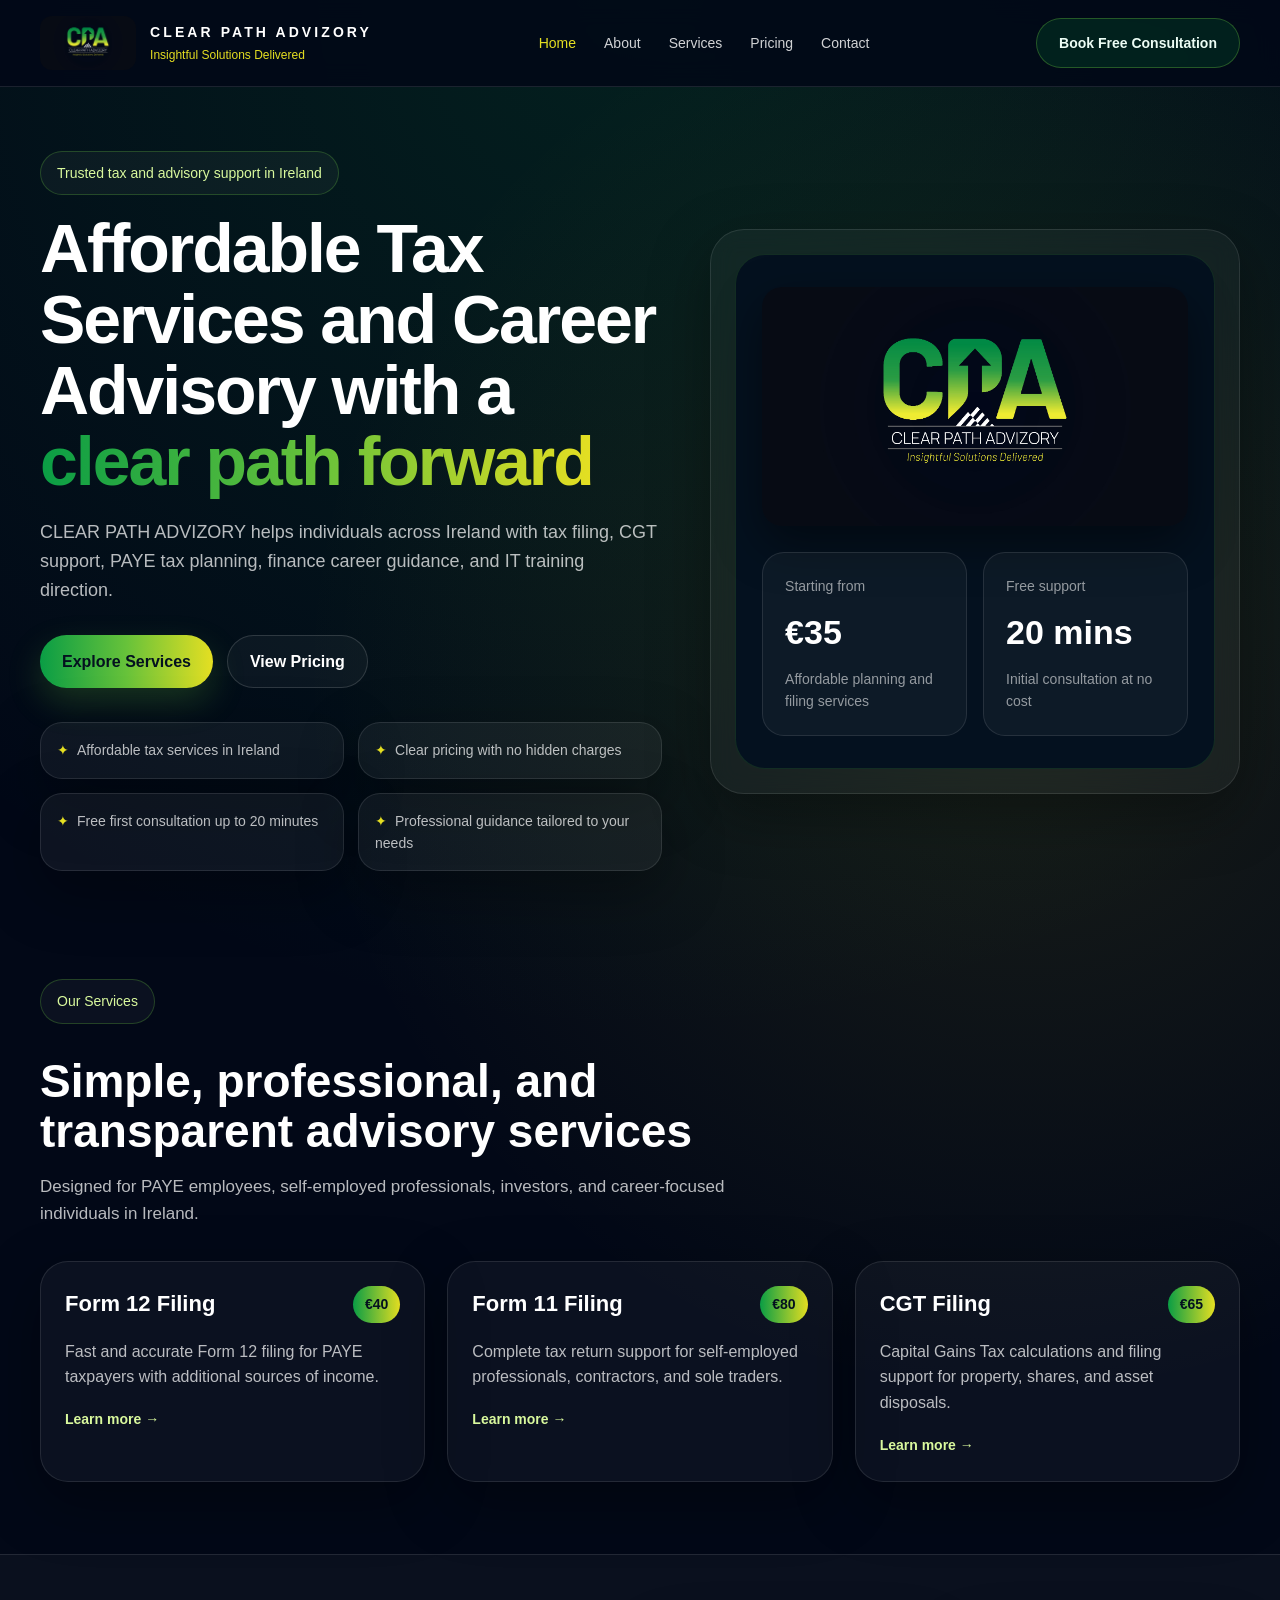
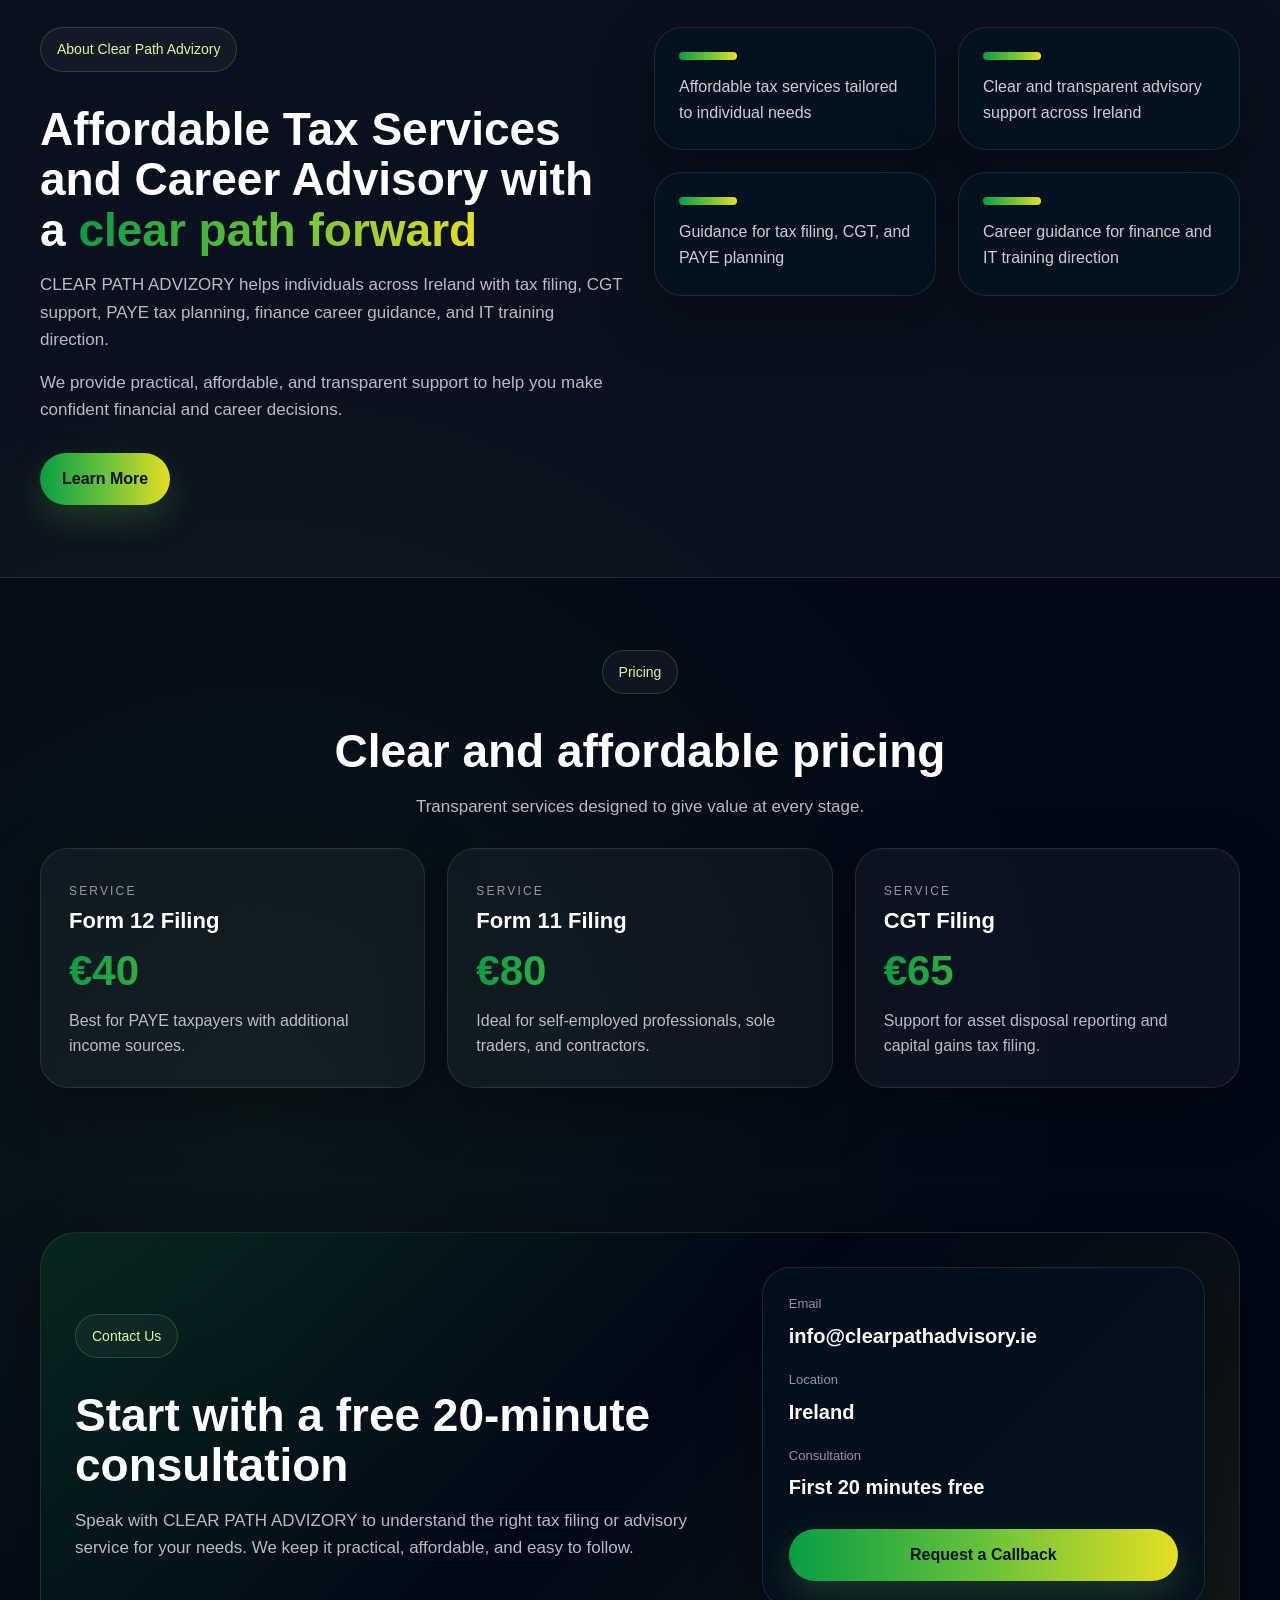
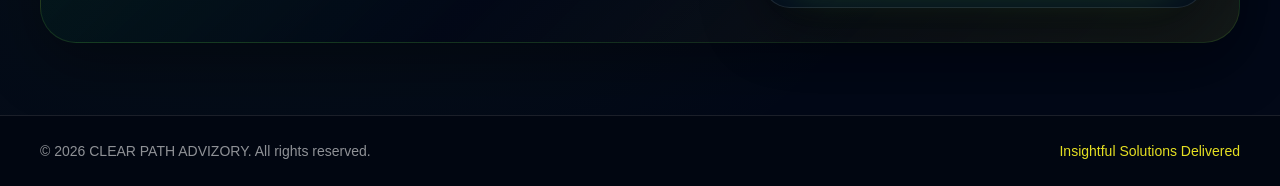
==== index.html @ c7e65730 "Add files via upload" ====
<!DOCTYPE html>
<html lang="en">
<head>
  <meta charset="UTF-8" />
  <meta name="viewport" content="width=device-width, initial-scale=1.0" />
  <title>CLEAR PATH ADVIZORY | Tax Services in Ireland</title>
  <meta name="description" content="Affordable tax services in Ireland including Form 12, Form 11, CGT filing, PAYE tax planning, finance career guidance, and free initial consultation." />
  <link rel="stylesheet" href="style.css" />
</head>
<body>

<header class="site-header">
  <div class="container header-inner">
    <div class="brand">
      <a href="index.html"><img id="logo" src="logo.jpeg" alt="CLEAR PATH ADVIZORY logo"></a>
      <div class="brand-text">
        <h1>CLEAR PATH ADVIZORY</h1>
        <p>Insightful Solutions Delivered</p>
      </div>
    </div>

    <button class="menu-toggle" aria-label="Toggle menu" onclick="toggleMenu()">Menu</button>

    <nav id="siteNav" class="nav">
      <a class="active" href="index.html">Home</a>
<a class="" href="about.html">About</a>
<a class="" href="services.html">Services</a>
<a class="" href="pricing.html">Pricing</a>
<a class="" href="contact.html">Contact</a>
    </nav>

    <a class="cta-btn" href="contact.html">Book Free Consultation</a>
  </div>
</header>


<main>
  <section class="hero">
    <div class="container hero-grid">
      <div>
        <div class="eyebrow">Trusted tax and advisory support in Ireland</div>
        <h2>
          Affordable Tax Services and Career Advisory with a
          <span class="gradient-text">clear path forward</span>
        </h2>
        <p>
          CLEAR PATH ADVIZORY helps individuals across Ireland with tax filing, CGT support,
          PAYE tax planning, finance career guidance, and IT training direction.
        </p>

        <div class="hero-actions">
          <a class="primary-btn" href="services.html">Explore Services</a>
          <a class="secondary-btn" href="pricing.html">View Pricing</a>
        </div>

        <div class="highlights">
          <div class="highlight"><span>✦</span>Affordable tax services in Ireland</div>
          <div class="highlight"><span>✦</span>Clear pricing with no hidden charges</div>
          <div class="highlight"><span>✦</span>Free first consultation up to 20 minutes</div>
          <div class="highlight"><span>✦</span>Professional guidance tailored to your needs</div>
        </div>
      </div>

      <div class="logo-card">
        <div class="logo-inner">
          <img class="hero-logo" src="logo.jpeg" alt="CLEAR PATH ADVIZORY logo" />
          <div class="stats">
            <div class="stat">
              <small>Starting from</small>
              <strong>€35</strong>
              <p>Affordable planning and filing services</p>
            </div>
            <div class="stat">
              <small>Free support</small>
              <strong>20 mins</strong>
              <p>Initial consultation at no cost</p>
            </div>
          </div>
        </div>
      </div>
    </div>
  </section>

  <section id="services">
    <div class="container">
      <div class="section-header">
        <div class="label">Our Services</div>
        <h3>Simple, professional, and transparent advisory services</h3>
        <p>Designed for PAYE employees, self-employed professionals, investors, and career-focused individuals in Ireland.</p>
      </div>

      <div class="services-grid">
        <article class="service-card">
          <div class="service-head"><h4>Form 12 Filing</h4><div class="price-tag">€40</div></div>
          <p>Fast and accurate Form 12 filing for PAYE taxpayers with additional sources of income.</p>
          <a class="service-link" href="services.html">Learn more →</a>
        </article>
        <article class="service-card">
          <div class="service-head"><h4>Form 11 Filing</h4><div class="price-tag">€80</div></div>
          <p>Complete tax return support for self-employed professionals, contractors, and sole traders.</p>
          <a class="service-link" href="services.html">Learn more →</a>
        </article>
        <article class="service-card">
          <div class="service-head"><h4>CGT Filing</h4><div class="price-tag">€65</div></div>
          <p>Capital Gains Tax calculations and filing support for property, shares, and asset disposals.</p>
          <a class="service-link" href="services.html">Learn more →</a>
        </article>
      </div>
    </div>
  </section>

  <section id="about" class="about-wrap">
    <div class="container about-grid">
      <div class="about-copy">
        <div class="label">About Clear Path Advizory</div>
        <h3>Affordable Tax Services and Career Advisory with a <span class="gradient-text">clear path forward</span></h3>
        <p>CLEAR PATH ADVIZORY helps individuals across Ireland with tax filing, CGT support, PAYE tax planning, finance career guidance, and IT training direction.</p>
        <p>We provide practical, affordable, and transparent support to help you make confident financial and career decisions.</p>
        <div class="hero-actions">
          <a class="primary-btn" href="about.html">Learn More</a>
        </div>
      </div>

      <div class="about-points">
        <div class="about-card"><div class="bar"></div><p>Affordable tax services tailored to individual needs</p></div>
        <div class="about-card"><div class="bar"></div><p>Clear and transparent advisory support across Ireland</p></div>
        <div class="about-card"><div class="bar"></div><p>Guidance for tax filing, CGT, and PAYE planning</p></div>
        <div class="about-card"><div class="bar"></div><p>Career guidance for finance and IT training direction</p></div>
      </div>
    </div>
  </section>

  <section id="pricing">
    <div class="container">
      <div class="pricing-top">
        <div class="label">Pricing</div>
        <h3>Clear and affordable pricing</h3>
        <p>Transparent services designed to give value at every stage.</p>
      </div>

      <div class="pricing-main">
        <div class="price-card">
          <small>Service</small>
          <h4>Form 12 Filing</h4>
          <div class="big">€40</div>
          <p>Best for PAYE taxpayers with additional income sources.</p>
        </div>
        <div class="price-card">
          <small>Service</small>
          <h4>Form 11 Filing</h4>
          <div class="big">€80</div>
          <p>Ideal for self-employed professionals, sole traders, and contractors.</p>
        </div>
        <div class="price-card">
          <small>Service</small>
          <h4>CGT Filing</h4>
          <div class="big">€65</div>
          <p>Support for asset disposal reporting and capital gains tax filing.</p>
        </div>
      </div>
    </div>
  </section>

  <section id="contact">
    <div class="container contact-shell">
      <div class="contact-grid">
        <div class="contact-copy">
          <div class="label">Contact Us</div>
          <h3>Start with a free 20-minute consultation</h3>
          <p>Speak with CLEAR PATH ADVIZORY to understand the right tax filing or advisory service for your needs. We keep it practical, affordable, and easy to follow.</p>
        </div>

        <div class="contact-card">
          <div class="contact-item"><small>Email</small><strong>info@clearpathadvisory.ie</strong></div>
          <div class="contact-item"><small>Location</small><strong>Ireland</strong></div>
          <div class="contact-item"><small>Consultation</small><strong>First 20 minutes free</strong></div>
          <a class="primary-btn" style="width:100%; margin-top: 8px;" href="mailto:info@clearpathadvisory.ie">Request a Callback</a>
        </div>
      </div>
    </div>
  </section>
</main>


<footer class="footer">
  <div class="container footer-inner">
    <div>© 2026 CLEAR PATH ADVIZORY. All rights reserved.</div>
    <div class="tagline">Insightful Solutions Delivered</div>
  </div>
</footer>

  <script src="script.js"></script>
</body>
</html>
---- style.css ----
:root {
  --bg: #020817;
  --bg-soft: #04111f;
  --panel: rgba(255, 255, 255, 0.05);
  --panel-strong: rgba(255, 255, 255, 0.08);
  --border: rgba(255, 255, 255, 0.1);
  --text: #ffffff;
  --muted: rgba(255, 255, 255, 0.72);
  --muted-soft: rgba(255, 255, 255, 0.56);
  --green: #0a9d45;
  --lime: #67c23a;
  --yellow: #e5df22;
  --shadow: 0 20px 60px rgba(0, 0, 0, 0.35);
  --radius: 28px;
  --max: 1200px;
}

* { box-sizing: border-box; }
html { scroll-behavior: smooth; }
body {
  margin: 0;
  font-family: Arial, Helvetica, sans-serif;
  color: var(--text);
  background:
    radial-gradient(circle at top, rgba(10,157,69,0.16), transparent 30%),
    radial-gradient(circle at 80% 20%, rgba(229,223,34,0.10), transparent 25%),
    radial-gradient(circle at 20% 80%, rgba(103,194,58,0.08), transparent 28%),
    var(--bg);
  line-height: 1.6;
}
a { color: inherit; text-decoration: none; }
img { max-width: 100%; display: block; }

.container {
  width: min(var(--max), calc(100% - 32px));
  margin: 0 auto;
}

#logo {
  height: 54px;
  width: auto;
  border-radius: 12px;
  display: block;
}

.site-header {
  position: sticky;
  top: 0;
  z-index: 1000;
  backdrop-filter: blur(12px);
  background: rgba(2, 8, 23, 0.84);
  border-bottom: 1px solid var(--border);
}
.header-inner {
  display: flex;
  align-items: center;
  justify-content: space-between;
  gap: 20px;
  padding: 16px 0;
}
.brand {
  display: flex;
  align-items: center;
  gap: 14px;
  min-width: 0;
}
.brand-badge {
  width: 54px;
  height: 54px;
  border-radius: 18px;
  display: grid;
  place-items: center;
  font-weight: 900;
  font-size: 20px;
  color: var(--bg);
  background: linear-gradient(135deg, var(--green), var(--lime), var(--yellow));
  box-shadow: 0 10px 30px rgba(103, 194, 58, 0.25);
  flex-shrink: 0;
}
.brand-text h1 {
  margin: 0;
  font-size: 14px;
  letter-spacing: 0.22em;
  font-weight: 700;
  white-space: nowrap;
}
.brand-text p {
  margin: 3px 0 0;
  color: var(--yellow);
  font-size: 12px;
}
.nav {
  display: flex;
  align-items: center;
  gap: 28px;
}
.nav a {
  color: rgba(255,255,255,0.82);
  font-size: 14px;
  transition: color 0.2s ease;
}
.nav a:hover,
.nav a.active { color: var(--yellow); }

.cta-btn, .primary-btn, .secondary-btn {
  display: inline-flex;
  align-items: center;
  justify-content: center;
  border-radius: 999px;
  padding: 13px 22px;
  font-weight: 700;
  transition: transform 0.2s ease, border-color 0.2s ease, background 0.2s ease;
}
.cta-btn {
  border: 1px solid rgba(103,194,58,0.35);
  background: rgba(10,157,69,0.16);
  color: #ecfdf5;
  font-size: 14px;
  white-space: nowrap;
}
.cta-btn:hover, .primary-btn:hover, .secondary-btn:hover {
  transform: translateY(-1px);
}
.primary-btn {
  background: linear-gradient(90deg, var(--green), var(--lime), var(--yellow));
  color: var(--bg-soft);
  box-shadow: 0 14px 34px rgba(103, 194, 58, 0.22);
}
.secondary-btn {
  border: 1px solid rgba(255,255,255,0.14);
  background: rgba(255,255,255,0.04);
  color: var(--text);
}

.hero, .page-hero {
  padding: 64px 0 36px;
}
.hero-grid {
  display: grid;
  grid-template-columns: 1.08fr 0.92fr;
  gap: 48px;
  align-items: center;
}
.eyebrow, .page-eyebrow, .label {
  display: inline-flex;
  align-items: center;
  padding: 10px 16px;
  border-radius: 999px;
  border: 1px solid rgba(103,194,58,0.28);
  background: rgba(255,255,255,0.04);
  color: #d9f99d;
  font-size: 14px;
  margin-bottom: 18px;
}
.hero h2, .page-hero h2 {
  margin: 0;
  font-size: clamp(40px, 6vw, 68px);
  line-height: 1.04;
  font-weight: 900;
  letter-spacing: -0.03em;
  max-width: 860px;
}
.gradient-text {
  background: linear-gradient(90deg, var(--green), var(--lime), var(--yellow));
  -webkit-background-clip: text;
  background-clip: text;
  color: transparent;
}
.hero p, .page-hero p {
  max-width: 760px;
  margin: 22px 0 0;
  color: var(--muted);
  font-size: 18px;
}
.hero-actions {
  display: flex;
  flex-wrap: wrap;
  gap: 14px;
  margin-top: 30px;
}
.highlights {
  display: grid;
  grid-template-columns: repeat(2, minmax(0, 1fr));
  gap: 14px;
  margin-top: 34px;
}
.highlight {
  padding: 16px;
  border: 1px solid var(--border);
  border-radius: 22px;
  background: rgba(255,255,255,0.05);
  color: var(--muted);
  box-shadow: var(--shadow);
  font-size: 14px;
}
.highlight span { color: var(--yellow); margin-right: 8px; }

.logo-card {
  border-radius: 34px;
  border: 1px solid var(--border);
  background: rgba(255,255,255,0.04);
  padding: 24px;
  box-shadow: var(--shadow);
  backdrop-filter: blur(12px);
}
.logo-inner {
  border-radius: 30px;
  border: 1px solid rgba(103,194,58,0.16);
  background: var(--bg-soft);
  padding: 32px 26px;
  text-align: center;
}
.hero-logo {
  width: 100%;
  max-width: 520px;
  border-radius: 20px;
  display: block;
  margin: 0 auto 26px;
  box-shadow: 0 18px 48px rgba(0,0,0,0.45);
}
.stats {
  display: grid;
  grid-template-columns: repeat(2, minmax(0, 1fr));
  gap: 16px;
}
.stat {
  padding: 22px;
  border-radius: 22px;
  border: 1px solid var(--border);
  background: rgba(255,255,255,0.04);
  text-align: left;
}
.stat small {
  display: block;
  color: var(--muted-soft);
  font-size: 14px;
  margin-bottom: 8px;
}
.stat strong {
  display: block;
  font-size: 34px;
  font-weight: 800;
}
.stat p {
  margin: 8px 0 0;
  color: var(--muted-soft);
  font-size: 14px;
}

section { padding: 72px 0; }

.section-header {
  max-width: 760px;
  margin-bottom: 34px;
}
.section-header h3, .about-copy h3, .pricing-top h3, .contact-copy h3 {
  margin: 14px 0 0;
  font-size: clamp(30px, 4vw, 46px);
  line-height: 1.1;
}
.section-header p, .about-copy p, .pricing-top p, .contact-copy p {
  margin: 16px 0 0;
  color: var(--muted);
  font-size: 17px;
}

.services-grid, .pricing-main, .pricing-secondary, .contact-grid, .info-grid, .about-points {
  display: grid;
  gap: 22px;
}
.services-grid, .pricing-main, .pricing-secondary {
  grid-template-columns: repeat(3, minmax(0, 1fr));
}
.info-grid, .about-points {
  grid-template-columns: repeat(2, minmax(0, 1fr));
}

.service-card, .about-card, .price-card, .contact-card, .info-card, .content-card {
  border: 1px solid var(--border);
  border-radius: var(--radius);
  background: rgba(255,255,255,0.04);
  box-shadow: var(--shadow);
}
.service-card {
  padding: 24px;
  transition: transform 0.25s ease, border-color 0.25s ease, background 0.25s ease;
}
.service-card:hover {
  transform: translateY(-4px);
  border-color: rgba(103,194,58,0.36);
  background: rgba(255,255,255,0.06);
}
.service-head {
  display: flex;
  justify-content: space-between;
  gap: 14px;
  align-items: flex-start;
}
.service-head h4, .price-card h4, .info-card h4, .content-card h4 {
  margin: 0;
  font-size: 22px;
}
.price-tag {
  flex-shrink: 0;
  padding: 7px 12px;
  border-radius: 999px;
  background: linear-gradient(90deg, var(--green), var(--yellow));
  color: var(--bg-soft);
  font-weight: 800;
  font-size: 14px;
}
.service-card p, .price-card p, .info-card p, .contact-card p, .content-card p, .content-card li {
  color: var(--muted);
  margin: 16px 0 0;
}
.service-link {
  display: inline-block;
  margin-top: 18px;
  color: #d9f99d;
  font-weight: 700;
  font-size: 14px;
}

.about-wrap, .band {
  background: rgba(255,255,255,0.03);
  border-top: 1px solid var(--border);
  border-bottom: 1px solid var(--border);
}
.about-grid {
  display: grid;
  grid-template-columns: 1fr 1fr;
  gap: 28px;
  align-items: start;
}
.about-card, .info-card, .content-card {
  padding: 24px;
  background: var(--bg-soft);
}
.about-card .bar, .content-card .bar {
  width: 58px;
  height: 8px;
  border-radius: 999px;
  background: linear-gradient(90deg, var(--green), var(--lime), var(--yellow));
  margin-bottom: 14px;
}
.about-card p {
  margin: 0;
  color: rgba(255,255,255,0.8);
}

.pricing-top {
  text-align: center;
  max-width: 720px;
  margin: 0 auto 28px;
}
.price-card {
  padding: 28px;
  background: rgba(255,255,255,0.04);
}
.price-card small {
  text-transform: uppercase;
  letter-spacing: 0.18em;
  color: var(--muted-soft);
  font-size: 12px;
}
.price-card .big {
  margin-top: 12px;
  font-size: 42px;
  font-weight: 900;
  line-height: 1;
  background: linear-gradient(90deg, var(--green), var(--lime), var(--yellow));
  -webkit-background-clip: text;
  background-clip: text;
  color: transparent;
}

.contact-shell {
  border: 1px solid rgba(103,194,58,0.18);
  border-radius: 36px;
  padding: 34px;
  background: linear-gradient(135deg, rgba(10,157,69,0.14), rgba(2,8,23,0.95), rgba(229,223,34,0.08));
  box-shadow: var(--shadow);
}
.contact-grid {
  grid-template-columns: 1.2fr 0.8fr;
  align-items: center;
}
.contact-card {
  padding: 26px;
  background: rgba(4, 17, 31, 0.88);
}
.contact-item { margin-bottom: 18px; }
.contact-item small {
  display: block;
  color: var(--muted-soft);
  font-size: 13px;
  margin-bottom: 5px;
}
.contact-item strong {
  font-size: 20px;
  font-weight: 700;
}

.breadcrumbs {
  color: var(--muted-soft);
  font-size: 14px;
  margin-bottom: 14px;
}

.footer {
  border-top: 1px solid var(--border);
  background: #010611;
  padding: 24px 0;
}
.footer-inner {
  display: flex;
  justify-content: space-between;
  gap: 18px;
  color: var(--muted-soft);
  font-size: 14px;
}
.footer-inner .tagline { color: var(--yellow); }

.menu-toggle {
  display: none;
  background: transparent;
  border: 1px solid var(--border);
  color: var(--text);
  padding: 10px 14px;
  border-radius: 14px;
  font-weight: 700;
  cursor: pointer;
}
.checklist {
  margin: 14px 0 0;
  padding-left: 18px;
}
.checklist li { margin: 8px 0; }

@media (max-width: 1024px) {
  .hero-grid, .about-grid, .contact-grid, .services-grid, .pricing-main, .pricing-secondary {
    grid-template-columns: 1fr 1fr;
  }
  .hero-grid > :first-child,
  .about-copy,
  .contact-copy {
    grid-column: span 2;
  }
}

@media (max-width: 760px) {
  .container { width: min(var(--max), calc(100% - 24px)); }
  .header-inner { flex-wrap: wrap; }
  .menu-toggle { display: inline-flex; }
  .nav {
    display: none;
    width: 100%;
    flex-direction: column;
    align-items: flex-start;
    gap: 14px;
    padding-top: 8px;
  }
  .nav.open { display: flex; }
  .cta-btn { order: 3; width: 100%; }

  .hero, .page-hero, section { padding: 54px 0; }
  .hero-grid, .services-grid, .about-grid, .about-points, .pricing-main, .pricing-secondary,
  .contact-grid, .highlights, .stats, .info-grid {
    grid-template-columns: 1fr;
  }
  .hero-grid > :first-child,
  .about-copy,
  .contact-copy {
    grid-column: auto;
  }
  .brand-text h1 {
    white-space: normal;
    letter-spacing: 0.14em;
  }
  .contact-shell { padding: 22px; }
  .footer-inner {
    flex-direction: column;
    align-items: flex-start;
  }
}
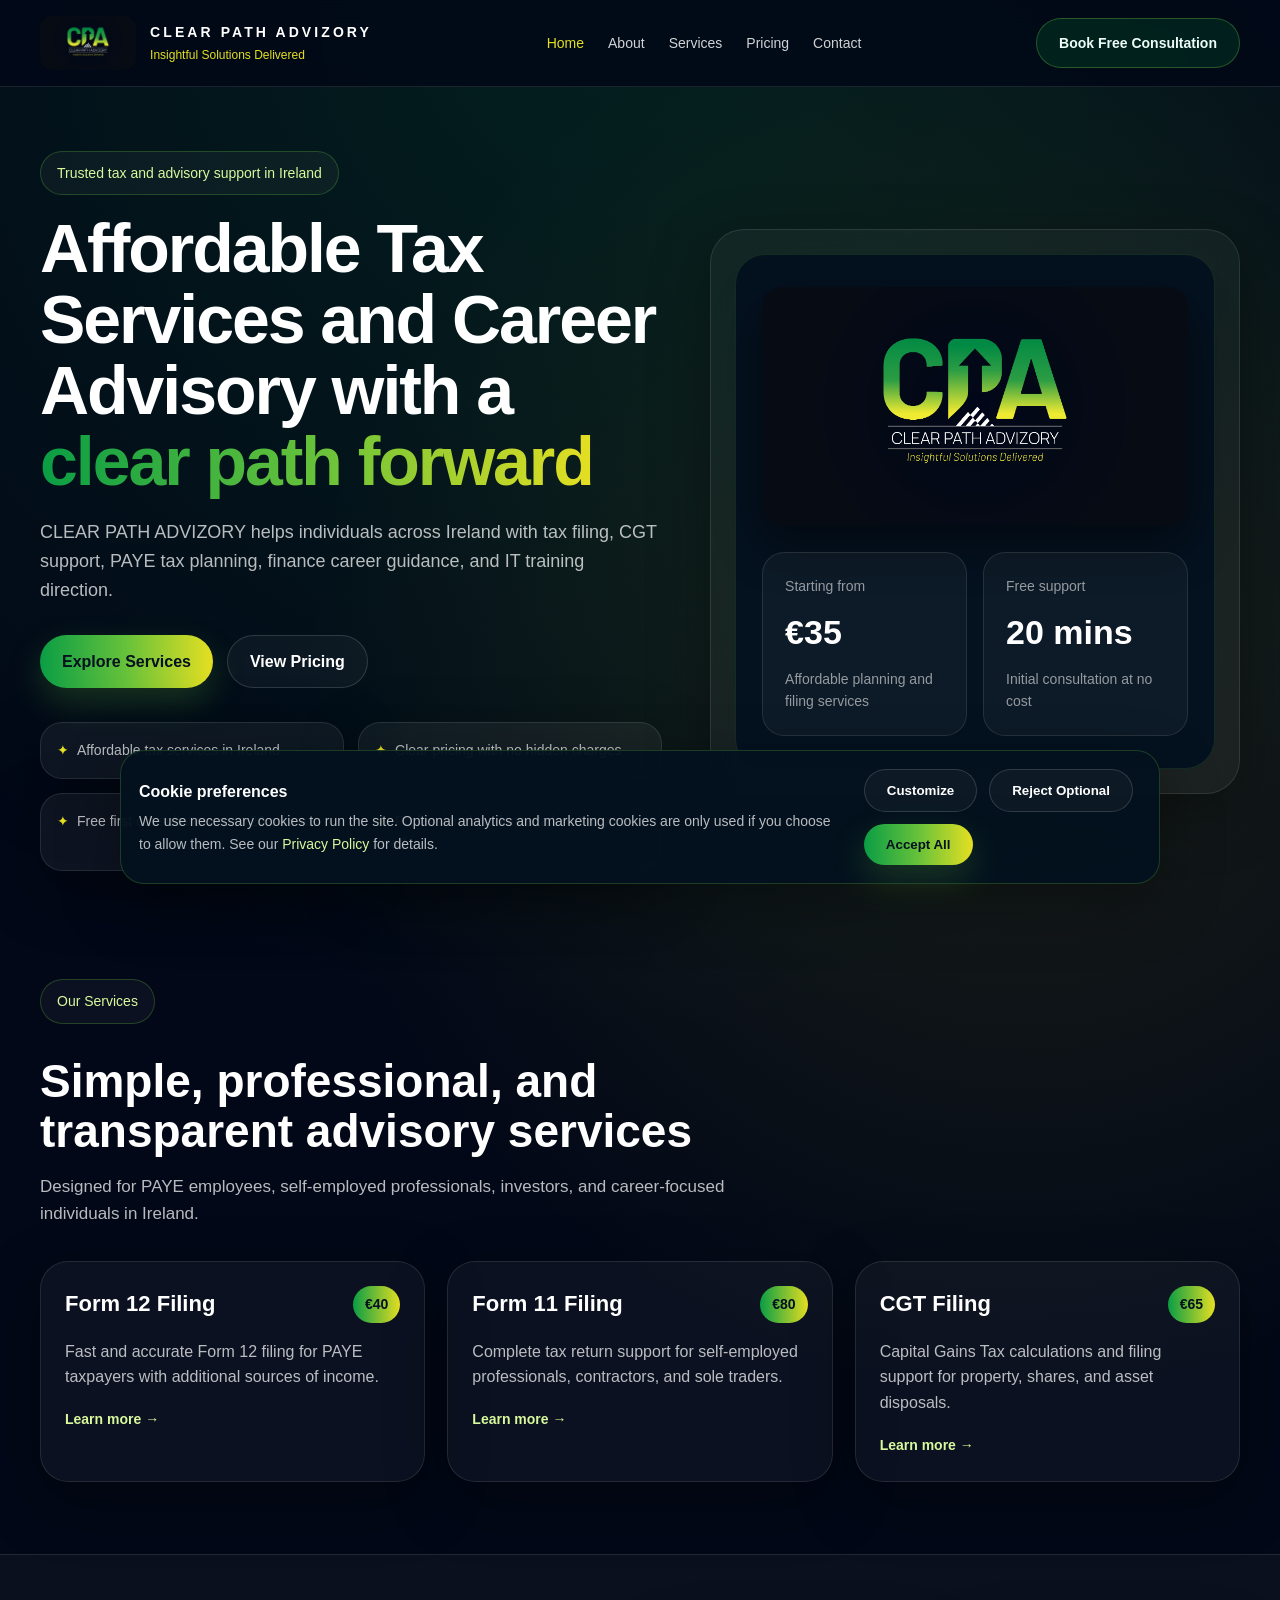
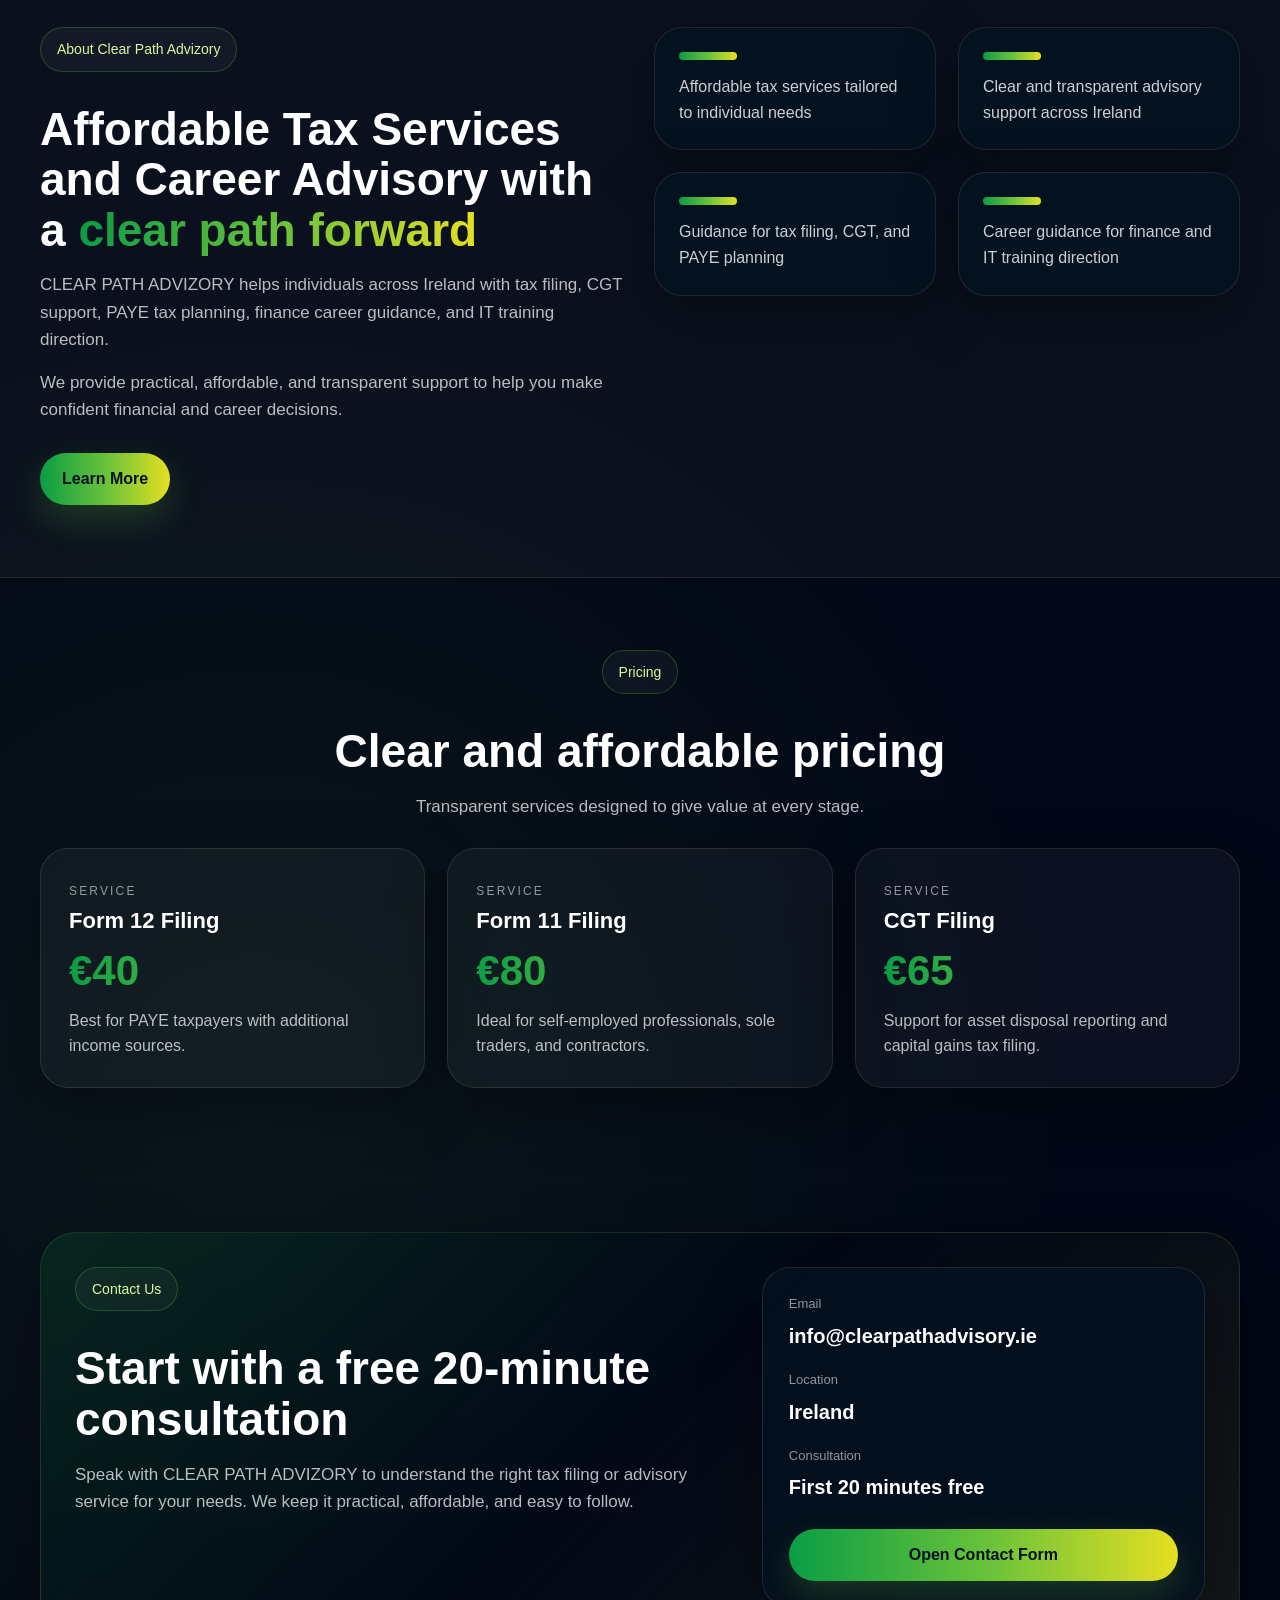
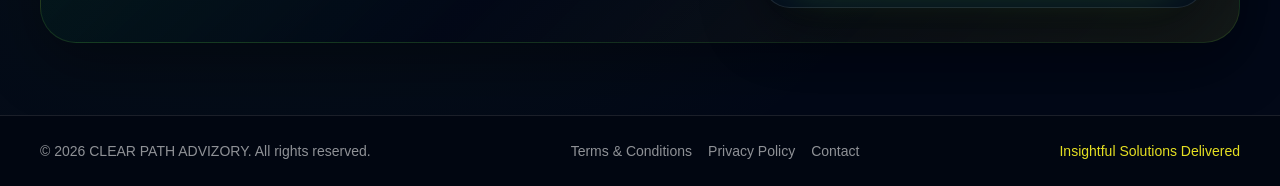
==== commit b0c24d6d: "Legal website added terms and conditions" ====
--- a/index.html
+++ b/index.html
@@ -1,194 +1,25 @@
-<!DOCTYPE html>
-<html lang="en">
-<head>
-  <meta charset="UTF-8" />
-  <meta name="viewport" content="width=device-width, initial-scale=1.0" />
-  <title>CLEAR PATH ADVIZORY | Tax Services in Ireland</title>
-  <meta name="description" content="Affordable tax services in Ireland including Form 12, Form 11, CGT filing, PAYE tax planning, finance career guidance, and free initial consultation." />
-  <link rel="stylesheet" href="style.css" />
-</head>
-<body>
-
-<header class="site-header">
-  <div class="container header-inner">
-    <div class="brand">
-      <a href="index.html"><img id="logo" src="logo.jpeg" alt="CLEAR PATH ADVIZORY logo"></a>
-      <div class="brand-text">
-        <h1>CLEAR PATH ADVIZORY</h1>
-        <p>Insightful Solutions Delivered</p>
-      </div>
-    </div>
-
-    <button class="menu-toggle" aria-label="Toggle menu" onclick="toggleMenu()">Menu</button>
-
-    <nav id="siteNav" class="nav">
-      <a class="active" href="index.html">Home</a>
+<!DOCTYPE html><html lang="en"><head><meta charset="UTF-8" /><meta name="viewport" content="width=device-width, initial-scale=1.0" /><title>CLEAR PATH ADVIZORY | Tax Services in Ireland</title><meta name="description" content="Affordable tax services in Ireland including Form 12, Form 11, CGT filing, PAYE tax planning, finance career guidance, and free initial consultation." /><link rel="stylesheet" href="style.css" /></head><body><header class="site-header"><div class="container header-inner"><div class="brand"><a href="index.html"><img id="logo" src="logo.jpeg" alt="CLEAR PATH ADVIZORY logo"></a><div class="brand-text"><h1>CLEAR PATH ADVIZORY</h1><p>Insightful Solutions Delivered</p></div></div><button class="menu-toggle" aria-label="Toggle menu" onclick="toggleMenu()">Menu</button><nav id="siteNav" class="nav"><a class="active" href="index.html">Home</a>
 <a class="" href="about.html">About</a>
 <a class="" href="services.html">Services</a>
 <a class="" href="pricing.html">Pricing</a>
-<a class="" href="contact.html">Contact</a>
-    </nav>
-
-    <a class="cta-btn" href="contact.html">Book Free Consultation</a>
+<a class="" href="contact.html">Contact</a></nav><a class="cta-btn" href="contact.html">Book Free Consultation</a></div></header><main><section class="hero"><div class="container hero-grid"><div><div class="eyebrow">Trusted tax and advisory support in Ireland</div><h2>Affordable Tax Services and Career Advisory with a <span class="gradient-text">clear path forward</span></h2><p>CLEAR PATH ADVIZORY helps individuals across Ireland with tax filing, CGT support, PAYE tax planning, finance career guidance, and IT training direction.</p><div class="hero-actions"><a class="primary-btn" href="services.html">Explore Services</a><a class="secondary-btn" href="pricing.html">View Pricing</a></div><div class="highlights"><div class="highlight"><span>✦</span>Affordable tax services in Ireland</div><div class="highlight"><span>✦</span>Clear pricing with no hidden charges</div><div class="highlight"><span>✦</span>Free first consultation up to 20 minutes</div><div class="highlight"><span>✦</span>Professional guidance tailored to your needs</div></div></div><div class="logo-card"><div class="logo-inner"><img class="hero-logo" src="logo.jpeg" alt="CLEAR PATH ADVIZORY logo" /><div class="stats"><div class="stat"><small>Starting from</small><strong>€35</strong><p>Affordable planning and filing services</p></div><div class="stat"><small>Free support</small><strong>20 mins</strong><p>Initial consultation at no cost</p></div></div></div></div></div></section><section><div class="container"><div class="section-header"><div class="label">Our Services</div><h3>Simple, professional, and transparent advisory services</h3><p>Designed for PAYE employees, self-employed professionals, investors, and career-focused individuals in Ireland.</p></div><div class="services-grid"><article class="service-card"><div class="service-head"><h4>Form 12 Filing</h4><div class="price-tag">€40</div></div><p>Fast and accurate Form 12 filing for PAYE taxpayers with additional sources of income.</p><a class="service-link" href="services.html">Learn more →</a></article><article class="service-card"><div class="service-head"><h4>Form 11 Filing</h4><div class="price-tag">€80</div></div><p>Complete tax return support for self-employed professionals, contractors, and sole traders.</p><a class="service-link" href="services.html">Learn more →</a></article><article class="service-card"><div class="service-head"><h4>CGT Filing</h4><div class="price-tag">€65</div></div><p>Capital Gains Tax calculations and filing support for property, shares, and asset disposals.</p><a class="service-link" href="services.html">Learn more →</a></article></div></div></section><section class="about-wrap"><div class="container about-grid"><div class="about-copy"><div class="label">About Clear Path Advizory</div><h3>Affordable Tax Services and Career Advisory with a <span class="gradient-text">clear path forward</span></h3><p>CLEAR PATH ADVIZORY helps individuals across Ireland with tax filing, CGT support, PAYE tax planning, finance career guidance, and IT training direction.</p><p>We provide practical, affordable, and transparent support to help you make confident financial and career decisions.</p><div class="hero-actions"><a class="primary-btn" href="about.html">Learn More</a></div></div><div class="about-points"><div class="about-card"><div class="bar"></div><p>Affordable tax services tailored to individual needs</p></div><div class="about-card"><div class="bar"></div><p>Clear and transparent advisory support across Ireland</p></div><div class="about-card"><div class="bar"></div><p>Guidance for tax filing, CGT, and PAYE planning</p></div><div class="about-card"><div class="bar"></div><p>Career guidance for finance and IT training direction</p></div></div></div></section><section><div class="container"><div class="pricing-top"><div class="label">Pricing</div><h3>Clear and affordable pricing</h3><p>Transparent services designed to give value at every stage.</p></div><div class="pricing-main"><div class="price-card"><small>Service</small><h4>Form 12 Filing</h4><div class="big">€40</div><p>Best for PAYE taxpayers with additional income sources.</p></div><div class="price-card"><small>Service</small><h4>Form 11 Filing</h4><div class="big">€80</div><p>Ideal for self-employed professionals, sole traders, and contractors.</p></div><div class="price-card"><small>Service</small><h4>CGT Filing</h4><div class="big">€65</div><p>Support for asset disposal reporting and capital gains tax filing.</p></div></div></div></section><section><div class="container contact-shell"><div class="contact-grid"><div class="contact-copy"><div class="label">Contact Us</div><h3>Start with a free 20-minute consultation</h3><p>Speak with CLEAR PATH ADVIZORY to understand the right tax filing or advisory service for your needs. We keep it practical, affordable, and easy to follow.</p></div><div class="contact-card"><div class="contact-item"><small>Email</small><strong>info@clearpathadvisory.ie</strong></div><div class="contact-item"><small>Location</small><strong>Ireland</strong></div><div class="contact-item"><small>Consultation</small><strong>First 20 minutes free</strong></div><a class="primary-btn" style="width:100%; margin-top: 8px;" href="contact.html">Open Contact Form</a></div></div></div></section></main><footer class="footer"><div class="container footer-inner"><div>© 2026 CLEAR PATH ADVIZORY. All rights reserved.</div><div class="footer-links"><a href="terms.html">Terms & Conditions</a><a href="privacy.html">Privacy Policy</a><a href="contact.html">Contact</a></div><div class="tagline">Insightful Solutions Delivered</div></div></footer>
+<div id="cookieBanner" class="cookie-banner" role="dialog" aria-live="polite" aria-label="Cookie preferences">
+  <div class="cookie-inner">
+    <div class="cookie-copy">
+      <strong>Cookie preferences</strong>
+      <p>We use necessary cookies to run the site. Optional analytics and marketing cookies are only used if you choose to allow them. See our <a href="privacy.html" style="color:#d9f99d;">Privacy Policy</a> for details.</p>
+    </div>
+    <div class="cookie-actions">
+      <button class="secondary-btn" type="button" onclick="toggleCookieSettings()">Customize</button>
+      <button class="secondary-btn" type="button" onclick="rejectOptionalCookies()">Reject Optional</button>
+      <button class="primary-btn" type="button" onclick="acceptAllCookies()">Accept All</button>
+    </div>
   </div>
-</header>
-
-
-<main>
-  <section class="hero">
-    <div class="container hero-grid">
-      <div>
-        <div class="eyebrow">Trusted tax and advisory support in Ireland</div>
-        <h2>
-          Affordable Tax Services and Career Advisory with a
-          <span class="gradient-text">clear path forward</span>
-        </h2>
-        <p>
-          CLEAR PATH ADVIZORY helps individuals across Ireland with tax filing, CGT support,
-          PAYE tax planning, finance career guidance, and IT training direction.
-        </p>
-
-        <div class="hero-actions">
-          <a class="primary-btn" href="services.html">Explore Services</a>
-          <a class="secondary-btn" href="pricing.html">View Pricing</a>
-        </div>
-
-        <div class="highlights">
-          <div class="highlight"><span>✦</span>Affordable tax services in Ireland</div>
-          <div class="highlight"><span>✦</span>Clear pricing with no hidden charges</div>
-          <div class="highlight"><span>✦</span>Free first consultation up to 20 minutes</div>
-          <div class="highlight"><span>✦</span>Professional guidance tailored to your needs</div>
-        </div>
-      </div>
-
-      <div class="logo-card">
-        <div class="logo-inner">
-          <img class="hero-logo" src="logo.jpeg" alt="CLEAR PATH ADVIZORY logo" />
-          <div class="stats">
-            <div class="stat">
-              <small>Starting from</small>
-              <strong>€35</strong>
-              <p>Affordable planning and filing services</p>
-            </div>
-            <div class="stat">
-              <small>Free support</small>
-              <strong>20 mins</strong>
-              <p>Initial consultation at no cost</p>
-            </div>
-          </div>
-        </div>
-      </div>
-    </div>
-  </section>
-
-  <section id="services">
-    <div class="container">
-      <div class="section-header">
-        <div class="label">Our Services</div>
-        <h3>Simple, professional, and transparent advisory services</h3>
-        <p>Designed for PAYE employees, self-employed professionals, investors, and career-focused individuals in Ireland.</p>
-      </div>
-
-      <div class="services-grid">
-        <article class="service-card">
-          <div class="service-head"><h4>Form 12 Filing</h4><div class="price-tag">€40</div></div>
-          <p>Fast and accurate Form 12 filing for PAYE taxpayers with additional sources of income.</p>
-          <a class="service-link" href="services.html">Learn more →</a>
-        </article>
-        <article class="service-card">
-          <div class="service-head"><h4>Form 11 Filing</h4><div class="price-tag">€80</div></div>
-          <p>Complete tax return support for self-employed professionals, contractors, and sole traders.</p>
-          <a class="service-link" href="services.html">Learn more →</a>
-        </article>
-        <article class="service-card">
-          <div class="service-head"><h4>CGT Filing</h4><div class="price-tag">€65</div></div>
-          <p>Capital Gains Tax calculations and filing support for property, shares, and asset disposals.</p>
-          <a class="service-link" href="services.html">Learn more →</a>
-        </article>
-      </div>
-    </div>
-  </section>
-
-  <section id="about" class="about-wrap">
-    <div class="container about-grid">
-      <div class="about-copy">
-        <div class="label">About Clear Path Advizory</div>
-        <h3>Affordable Tax Services and Career Advisory with a <span class="gradient-text">clear path forward</span></h3>
-        <p>CLEAR PATH ADVIZORY helps individuals across Ireland with tax filing, CGT support, PAYE tax planning, finance career guidance, and IT training direction.</p>
-        <p>We provide practical, affordable, and transparent support to help you make confident financial and career decisions.</p>
-        <div class="hero-actions">
-          <a class="primary-btn" href="about.html">Learn More</a>
-        </div>
-      </div>
-
-      <div class="about-points">
-        <div class="about-card"><div class="bar"></div><p>Affordable tax services tailored to individual needs</p></div>
-        <div class="about-card"><div class="bar"></div><p>Clear and transparent advisory support across Ireland</p></div>
-        <div class="about-card"><div class="bar"></div><p>Guidance for tax filing, CGT, and PAYE planning</p></div>
-        <div class="about-card"><div class="bar"></div><p>Career guidance for finance and IT training direction</p></div>
-      </div>
-    </div>
-  </section>
-
-  <section id="pricing">
-    <div class="container">
-      <div class="pricing-top">
-        <div class="label">Pricing</div>
-        <h3>Clear and affordable pricing</h3>
-        <p>Transparent services designed to give value at every stage.</p>
-      </div>
-
-      <div class="pricing-main">
-        <div class="price-card">
-          <small>Service</small>
-          <h4>Form 12 Filing</h4>
-          <div class="big">€40</div>
-          <p>Best for PAYE taxpayers with additional income sources.</p>
-        </div>
-        <div class="price-card">
-          <small>Service</small>
-          <h4>Form 11 Filing</h4>
-          <div class="big">€80</div>
-          <p>Ideal for self-employed professionals, sole traders, and contractors.</p>
-        </div>
-        <div class="price-card">
-          <small>Service</small>
-          <h4>CGT Filing</h4>
-          <div class="big">€65</div>
-          <p>Support for asset disposal reporting and capital gains tax filing.</p>
-        </div>
-      </div>
-    </div>
-  </section>
-
-  <section id="contact">
-    <div class="container contact-shell">
-      <div class="contact-grid">
-        <div class="contact-copy">
-          <div class="label">Contact Us</div>
-          <h3>Start with a free 20-minute consultation</h3>
-          <p>Speak with CLEAR PATH ADVIZORY to understand the right tax filing or advisory service for your needs. We keep it practical, affordable, and easy to follow.</p>
-        </div>
-
-        <div class="contact-card">
-          <div class="contact-item"><small>Email</small><strong>info@clearpathadvisory.ie</strong></div>
-          <div class="contact-item"><small>Location</small><strong>Ireland</strong></div>
-          <div class="contact-item"><small>Consultation</small><strong>First 20 minutes free</strong></div>
-          <a class="primary-btn" style="width:100%; margin-top: 8px;" href="mailto:info@clearpathadvisory.ie">Request a Callback</a>
-        </div>
-      </div>
-    </div>
-  </section>
-</main>
-
-
-<footer class="footer">
-  <div class="container footer-inner">
-    <div>© 2026 CLEAR PATH ADVIZORY. All rights reserved.</div>
-    <div class="tagline">Insightful Solutions Delivered</div>
+  <div id="cookieSettings" class="cookie-settings">
+    <div class="cookie-setting-row"><div><strong>Necessary cookies</strong><p>Required for basic site functions and security.</p></div><div class="switch-wrap"><input type="checkbox" checked disabled /></div></div>
+    <div class="cookie-setting-row"><div><strong>Analytics cookies</strong><p>Help understand site usage and improve content.</p></div><div class="switch-wrap"><input id="cookieAnalytics" type="checkbox" /></div></div>
+    <div class="cookie-setting-row"><div><strong>Marketing cookies</strong><p>Used only if you later add advertising or remarketing tools.</p></div><div class="switch-wrap"><input id="cookieMarketing" type="checkbox" /></div></div>
+    <div class="form-actions"><button class="primary-btn" type="button" onclick="saveCookieChoices()">Save Preferences</button></div>
   </div>
-</footer>
-
-  <script src="script.js"></script>
-</body>
-</html>
+</div>
+<script src="script.js"></script></body></html>
--- a/style.css
+++ b/style.css
@@ -1,485 +1,28 @@
+
 :root {
-  --bg: #020817;
-  --bg-soft: #04111f;
-  --panel: rgba(255, 255, 255, 0.05);
-  --panel-strong: rgba(255, 255, 255, 0.08);
-  --border: rgba(255, 255, 255, 0.1);
-  --text: #ffffff;
-  --muted: rgba(255, 255, 255, 0.72);
-  --muted-soft: rgba(255, 255, 255, 0.56);
-  --green: #0a9d45;
-  --lime: #67c23a;
-  --yellow: #e5df22;
-  --shadow: 0 20px 60px rgba(0, 0, 0, 0.35);
-  --radius: 28px;
-  --max: 1200px;
+  --bg: #020817; --bg-soft: #04111f; --panel: rgba(255,255,255,.05); --panel-strong: rgba(255,255,255,.08);
+  --border: rgba(255,255,255,.1); --text:#fff; --muted: rgba(255,255,255,.72); --muted-soft: rgba(255,255,255,.56);
+  --green:#0a9d45; --lime:#67c23a; --yellow:#e5df22; --shadow:0 20px 60px rgba(0,0,0,.35); --radius:28px; --max:1200px;
 }
-
-* { box-sizing: border-box; }
-html { scroll-behavior: smooth; }
-body {
-  margin: 0;
-  font-family: Arial, Helvetica, sans-serif;
-  color: var(--text);
-  background:
-    radial-gradient(circle at top, rgba(10,157,69,0.16), transparent 30%),
-    radial-gradient(circle at 80% 20%, rgba(229,223,34,0.10), transparent 25%),
-    radial-gradient(circle at 20% 80%, rgba(103,194,58,0.08), transparent 28%),
-    var(--bg);
-  line-height: 1.6;
-}
-a { color: inherit; text-decoration: none; }
-img { max-width: 100%; display: block; }
-
-.container {
-  width: min(var(--max), calc(100% - 32px));
-  margin: 0 auto;
-}
-
-#logo {
-  height: 54px;
-  width: auto;
-  border-radius: 12px;
-  display: block;
-}
-
-.site-header {
-  position: sticky;
-  top: 0;
-  z-index: 1000;
-  backdrop-filter: blur(12px);
-  background: rgba(2, 8, 23, 0.84);
-  border-bottom: 1px solid var(--border);
-}
-.header-inner {
-  display: flex;
-  align-items: center;
-  justify-content: space-between;
-  gap: 20px;
-  padding: 16px 0;
-}
-.brand {
-  display: flex;
-  align-items: center;
-  gap: 14px;
-  min-width: 0;
-}
-.brand-badge {
-  width: 54px;
-  height: 54px;
-  border-radius: 18px;
-  display: grid;
-  place-items: center;
-  font-weight: 900;
-  font-size: 20px;
-  color: var(--bg);
-  background: linear-gradient(135deg, var(--green), var(--lime), var(--yellow));
-  box-shadow: 0 10px 30px rgba(103, 194, 58, 0.25);
-  flex-shrink: 0;
-}
-.brand-text h1 {
-  margin: 0;
-  font-size: 14px;
-  letter-spacing: 0.22em;
-  font-weight: 700;
-  white-space: nowrap;
-}
-.brand-text p {
-  margin: 3px 0 0;
-  color: var(--yellow);
-  font-size: 12px;
-}
-.nav {
-  display: flex;
-  align-items: center;
-  gap: 28px;
-}
-.nav a {
-  color: rgba(255,255,255,0.82);
-  font-size: 14px;
-  transition: color 0.2s ease;
-}
-.nav a:hover,
-.nav a.active { color: var(--yellow); }
-
-.cta-btn, .primary-btn, .secondary-btn {
-  display: inline-flex;
-  align-items: center;
-  justify-content: center;
-  border-radius: 999px;
-  padding: 13px 22px;
-  font-weight: 700;
-  transition: transform 0.2s ease, border-color 0.2s ease, background 0.2s ease;
-}
-.cta-btn {
-  border: 1px solid rgba(103,194,58,0.35);
-  background: rgba(10,157,69,0.16);
-  color: #ecfdf5;
-  font-size: 14px;
-  white-space: nowrap;
-}
-.cta-btn:hover, .primary-btn:hover, .secondary-btn:hover {
-  transform: translateY(-1px);
-}
-.primary-btn {
-  background: linear-gradient(90deg, var(--green), var(--lime), var(--yellow));
-  color: var(--bg-soft);
-  box-shadow: 0 14px 34px rgba(103, 194, 58, 0.22);
-}
-.secondary-btn {
-  border: 1px solid rgba(255,255,255,0.14);
-  background: rgba(255,255,255,0.04);
-  color: var(--text);
-}
-
-.hero, .page-hero {
-  padding: 64px 0 36px;
-}
-.hero-grid {
-  display: grid;
-  grid-template-columns: 1.08fr 0.92fr;
-  gap: 48px;
-  align-items: center;
-}
-.eyebrow, .page-eyebrow, .label {
-  display: inline-flex;
-  align-items: center;
-  padding: 10px 16px;
-  border-radius: 999px;
-  border: 1px solid rgba(103,194,58,0.28);
-  background: rgba(255,255,255,0.04);
-  color: #d9f99d;
-  font-size: 14px;
-  margin-bottom: 18px;
-}
-.hero h2, .page-hero h2 {
-  margin: 0;
-  font-size: clamp(40px, 6vw, 68px);
-  line-height: 1.04;
-  font-weight: 900;
-  letter-spacing: -0.03em;
-  max-width: 860px;
-}
-.gradient-text {
-  background: linear-gradient(90deg, var(--green), var(--lime), var(--yellow));
-  -webkit-background-clip: text;
-  background-clip: text;
-  color: transparent;
-}
-.hero p, .page-hero p {
-  max-width: 760px;
-  margin: 22px 0 0;
-  color: var(--muted);
-  font-size: 18px;
-}
-.hero-actions {
-  display: flex;
-  flex-wrap: wrap;
-  gap: 14px;
-  margin-top: 30px;
-}
-.highlights {
-  display: grid;
-  grid-template-columns: repeat(2, minmax(0, 1fr));
-  gap: 14px;
-  margin-top: 34px;
-}
-.highlight {
-  padding: 16px;
-  border: 1px solid var(--border);
-  border-radius: 22px;
-  background: rgba(255,255,255,0.05);
-  color: var(--muted);
-  box-shadow: var(--shadow);
-  font-size: 14px;
-}
-.highlight span { color: var(--yellow); margin-right: 8px; }
-
-.logo-card {
-  border-radius: 34px;
-  border: 1px solid var(--border);
-  background: rgba(255,255,255,0.04);
-  padding: 24px;
-  box-shadow: var(--shadow);
-  backdrop-filter: blur(12px);
-}
-.logo-inner {
-  border-radius: 30px;
-  border: 1px solid rgba(103,194,58,0.16);
-  background: var(--bg-soft);
-  padding: 32px 26px;
-  text-align: center;
-}
-.hero-logo {
-  width: 100%;
-  max-width: 520px;
-  border-radius: 20px;
-  display: block;
-  margin: 0 auto 26px;
-  box-shadow: 0 18px 48px rgba(0,0,0,0.45);
-}
-.stats {
-  display: grid;
-  grid-template-columns: repeat(2, minmax(0, 1fr));
-  gap: 16px;
-}
-.stat {
-  padding: 22px;
-  border-radius: 22px;
-  border: 1px solid var(--border);
-  background: rgba(255,255,255,0.04);
-  text-align: left;
-}
-.stat small {
-  display: block;
-  color: var(--muted-soft);
-  font-size: 14px;
-  margin-bottom: 8px;
-}
-.stat strong {
-  display: block;
-  font-size: 34px;
-  font-weight: 800;
-}
-.stat p {
-  margin: 8px 0 0;
-  color: var(--muted-soft);
-  font-size: 14px;
-}
-
-section { padding: 72px 0; }
-
-.section-header {
-  max-width: 760px;
-  margin-bottom: 34px;
-}
-.section-header h3, .about-copy h3, .pricing-top h3, .contact-copy h3 {
-  margin: 14px 0 0;
-  font-size: clamp(30px, 4vw, 46px);
-  line-height: 1.1;
-}
-.section-header p, .about-copy p, .pricing-top p, .contact-copy p {
-  margin: 16px 0 0;
-  color: var(--muted);
-  font-size: 17px;
-}
-
-.services-grid, .pricing-main, .pricing-secondary, .contact-grid, .info-grid, .about-points {
-  display: grid;
-  gap: 22px;
-}
-.services-grid, .pricing-main, .pricing-secondary {
-  grid-template-columns: repeat(3, minmax(0, 1fr));
-}
-.info-grid, .about-points {
-  grid-template-columns: repeat(2, minmax(0, 1fr));
-}
-
-.service-card, .about-card, .price-card, .contact-card, .info-card, .content-card {
-  border: 1px solid var(--border);
-  border-radius: var(--radius);
-  background: rgba(255,255,255,0.04);
-  box-shadow: var(--shadow);
-}
-.service-card {
-  padding: 24px;
-  transition: transform 0.25s ease, border-color 0.25s ease, background 0.25s ease;
-}
-.service-card:hover {
-  transform: translateY(-4px);
-  border-color: rgba(103,194,58,0.36);
-  background: rgba(255,255,255,0.06);
-}
-.service-head {
-  display: flex;
-  justify-content: space-between;
-  gap: 14px;
-  align-items: flex-start;
-}
-.service-head h4, .price-card h4, .info-card h4, .content-card h4 {
-  margin: 0;
-  font-size: 22px;
-}
-.price-tag {
-  flex-shrink: 0;
-  padding: 7px 12px;
-  border-radius: 999px;
-  background: linear-gradient(90deg, var(--green), var(--yellow));
-  color: var(--bg-soft);
-  font-weight: 800;
-  font-size: 14px;
-}
-.service-card p, .price-card p, .info-card p, .contact-card p, .content-card p, .content-card li {
-  color: var(--muted);
-  margin: 16px 0 0;
-}
-.service-link {
-  display: inline-block;
-  margin-top: 18px;
-  color: #d9f99d;
-  font-weight: 700;
-  font-size: 14px;
-}
-
-.about-wrap, .band {
-  background: rgba(255,255,255,0.03);
-  border-top: 1px solid var(--border);
-  border-bottom: 1px solid var(--border);
-}
-.about-grid {
-  display: grid;
-  grid-template-columns: 1fr 1fr;
-  gap: 28px;
-  align-items: start;
-}
-.about-card, .info-card, .content-card {
-  padding: 24px;
-  background: var(--bg-soft);
-}
-.about-card .bar, .content-card .bar {
-  width: 58px;
-  height: 8px;
-  border-radius: 999px;
-  background: linear-gradient(90deg, var(--green), var(--lime), var(--yellow));
-  margin-bottom: 14px;
-}
-.about-card p {
-  margin: 0;
-  color: rgba(255,255,255,0.8);
-}
-
-.pricing-top {
-  text-align: center;
-  max-width: 720px;
-  margin: 0 auto 28px;
-}
-.price-card {
-  padding: 28px;
-  background: rgba(255,255,255,0.04);
-}
-.price-card small {
-  text-transform: uppercase;
-  letter-spacing: 0.18em;
-  color: var(--muted-soft);
-  font-size: 12px;
-}
-.price-card .big {
-  margin-top: 12px;
-  font-size: 42px;
-  font-weight: 900;
-  line-height: 1;
-  background: linear-gradient(90deg, var(--green), var(--lime), var(--yellow));
-  -webkit-background-clip: text;
-  background-clip: text;
-  color: transparent;
-}
-
-.contact-shell {
-  border: 1px solid rgba(103,194,58,0.18);
-  border-radius: 36px;
-  padding: 34px;
-  background: linear-gradient(135deg, rgba(10,157,69,0.14), rgba(2,8,23,0.95), rgba(229,223,34,0.08));
-  box-shadow: var(--shadow);
-}
-.contact-grid {
-  grid-template-columns: 1.2fr 0.8fr;
-  align-items: center;
-}
-.contact-card {
-  padding: 26px;
-  background: rgba(4, 17, 31, 0.88);
-}
-.contact-item { margin-bottom: 18px; }
-.contact-item small {
-  display: block;
-  color: var(--muted-soft);
-  font-size: 13px;
-  margin-bottom: 5px;
-}
-.contact-item strong {
-  font-size: 20px;
-  font-weight: 700;
-}
-
-.breadcrumbs {
-  color: var(--muted-soft);
-  font-size: 14px;
-  margin-bottom: 14px;
-}
-
-.footer {
-  border-top: 1px solid var(--border);
-  background: #010611;
-  padding: 24px 0;
-}
-.footer-inner {
-  display: flex;
-  justify-content: space-between;
-  gap: 18px;
-  color: var(--muted-soft);
-  font-size: 14px;
-}
-.footer-inner .tagline { color: var(--yellow); }
-
-.menu-toggle {
-  display: none;
-  background: transparent;
-  border: 1px solid var(--border);
-  color: var(--text);
-  padding: 10px 14px;
-  border-radius: 14px;
-  font-weight: 700;
-  cursor: pointer;
-}
-.checklist {
-  margin: 14px 0 0;
-  padding-left: 18px;
-}
-.checklist li { margin: 8px 0; }
-
-@media (max-width: 1024px) {
-  .hero-grid, .about-grid, .contact-grid, .services-grid, .pricing-main, .pricing-secondary {
-    grid-template-columns: 1fr 1fr;
-  }
-  .hero-grid > :first-child,
-  .about-copy,
-  .contact-copy {
-    grid-column: span 2;
-  }
-}
-
-@media (max-width: 760px) {
-  .container { width: min(var(--max), calc(100% - 24px)); }
-  .header-inner { flex-wrap: wrap; }
-  .menu-toggle { display: inline-flex; }
-  .nav {
-    display: none;
-    width: 100%;
-    flex-direction: column;
-    align-items: flex-start;
-    gap: 14px;
-    padding-top: 8px;
-  }
-  .nav.open { display: flex; }
-  .cta-btn { order: 3; width: 100%; }
-
-  .hero, .page-hero, section { padding: 54px 0; }
-  .hero-grid, .services-grid, .about-grid, .about-points, .pricing-main, .pricing-secondary,
-  .contact-grid, .highlights, .stats, .info-grid {
-    grid-template-columns: 1fr;
-  }
-  .hero-grid > :first-child,
-  .about-copy,
-  .contact-copy {
-    grid-column: auto;
-  }
-  .brand-text h1 {
-    white-space: normal;
-    letter-spacing: 0.14em;
-  }
-  .contact-shell { padding: 22px; }
-  .footer-inner {
-    flex-direction: column;
-    align-items: flex-start;
-  }
-}
+*{box-sizing:border-box} html{scroll-behavior:smooth} body{margin:0;font-family:Arial,Helvetica,sans-serif;color:var(--text);background:radial-gradient(circle at top,rgba(10,157,69,.16),transparent 30%),radial-gradient(circle at 80% 20%,rgba(229,223,34,.10),transparent 25%),radial-gradient(circle at 20% 80%,rgba(103,194,58,.08),transparent 28%),var(--bg);line-height:1.6}
+a{color:inherit;text-decoration:none} img{max-width:100%;display:block} .container{width:min(var(--max),calc(100% - 32px));margin:0 auto} #logo{height:54px;width:auto;border-radius:12px;display:block}
+.site-header{position:sticky;top:0;z-index:1000;backdrop-filter:blur(12px);background:rgba(2,8,23,.84);border-bottom:1px solid var(--border)}
+.header-inner{display:flex;align-items:center;justify-content:space-between;gap:20px;padding:16px 0}.brand{display:flex;align-items:center;gap:14px;min-width:0}.brand-text h1{margin:0;font-size:14px;letter-spacing:.22em;font-weight:700;white-space:nowrap}.brand-text p{margin:3px 0 0;color:var(--yellow);font-size:12px}
+.nav{display:flex;align-items:center;gap:24px}.nav a{color:rgba(255,255,255,.82);font-size:14px;transition:color .2s ease}.nav a:hover,.nav a.active{color:var(--yellow)}
+.cta-btn,.primary-btn,.secondary-btn{display:inline-flex;align-items:center;justify-content:center;border-radius:999px;padding:13px 22px;font-weight:700;transition:transform .2s ease,border-color .2s ease,background .2s ease}.cta-btn{border:1px solid rgba(103,194,58,.35);background:rgba(10,157,69,.16);color:#ecfdf5;font-size:14px;white-space:nowrap}.cta-btn:hover,.primary-btn:hover,.secondary-btn:hover{transform:translateY(-1px)}.primary-btn{background:linear-gradient(90deg,var(--green),var(--lime),var(--yellow));color:var(--bg-soft);box-shadow:0 14px 34px rgba(103,194,58,.22);border:none}.secondary-btn{border:1px solid rgba(255,255,255,.14);background:rgba(255,255,255,.04);color:var(--text)}
+.hero,.page-hero{padding:64px 0 36px}.hero-grid{display:grid;grid-template-columns:1.08fr .92fr;gap:48px;align-items:center}.eyebrow,.page-eyebrow,.label{display:inline-flex;align-items:center;padding:10px 16px;border-radius:999px;border:1px solid rgba(103,194,58,.28);background:rgba(255,255,255,.04);color:#d9f99d;font-size:14px;margin-bottom:18px}.hero h2,.page-hero h2{margin:0;font-size:clamp(40px,6vw,68px);line-height:1.04;font-weight:900;letter-spacing:-.03em;max-width:860px}.gradient-text{background:linear-gradient(90deg,var(--green),var(--lime),var(--yellow));-webkit-background-clip:text;background-clip:text;color:transparent}.hero p,.page-hero p{max-width:760px;margin:22px 0 0;color:var(--muted);font-size:18px}.hero-actions,.form-actions{display:flex;flex-wrap:wrap;gap:14px;margin-top:30px}
+.highlights{display:grid;grid-template-columns:repeat(2,minmax(0,1fr));gap:14px;margin-top:34px}.highlight{padding:16px;border:1px solid var(--border);border-radius:22px;background:rgba(255,255,255,.05);color:var(--muted);box-shadow:var(--shadow);font-size:14px}.highlight span{color:var(--yellow);margin-right:8px}
+.logo-card{border-radius:34px;border:1px solid var(--border);background:rgba(255,255,255,.04);padding:24px;box-shadow:var(--shadow);backdrop-filter:blur(12px)}.logo-inner{border-radius:30px;border:1px solid rgba(103,194,58,.16);background:var(--bg-soft);padding:32px 26px;text-align:center}.hero-logo{width:100%;max-width:520px;border-radius:20px;display:block;margin:0 auto 26px;box-shadow:0 18px 48px rgba(0,0,0,.45)}
+.stats{display:grid;grid-template-columns:repeat(2,minmax(0,1fr));gap:16px}.stat{padding:22px;border-radius:22px;border:1px solid var(--border);background:rgba(255,255,255,.04);text-align:left}.stat small{display:block;color:var(--muted-soft);font-size:14px;margin-bottom:8px}.stat strong{display:block;font-size:34px;font-weight:800}.stat p{margin:8px 0 0;color:var(--muted-soft);font-size:14px}
+section{padding:72px 0}.section-header{max-width:760px;margin-bottom:34px}.section-header h3,.about-copy h3,.pricing-top h3,.contact-copy h3{margin:14px 0 0;font-size:clamp(30px,4vw,46px);line-height:1.1}.section-header p,.about-copy p,.pricing-top p,.contact-copy p{margin:16px 0 0;color:var(--muted);font-size:17px}
+.services-grid,.pricing-main,.pricing-secondary,.contact-grid,.info-grid,.about-points,.legal-grid{display:grid;gap:22px}.services-grid,.pricing-main,.pricing-secondary{grid-template-columns:repeat(3,minmax(0,1fr))}.info-grid,.about-points,.legal-grid{grid-template-columns:repeat(2,minmax(0,1fr))}
+.service-card,.about-card,.price-card,.contact-card,.info-card,.legal-card{border:1px solid var(--border);border-radius:var(--radius);background:rgba(255,255,255,.04);box-shadow:var(--shadow)}.service-card{padding:24px;transition:transform .25s ease,border-color .25s ease,background .25s ease}.service-card:hover{transform:translateY(-4px);border-color:rgba(103,194,58,.36);background:rgba(255,255,255,.06)}.service-head{display:flex;justify-content:space-between;gap:14px;align-items:flex-start}.service-head h4,.price-card h4,.info-card h4,.legal-card h4{margin:0;font-size:22px}.price-tag{flex-shrink:0;padding:7px 12px;border-radius:999px;background:linear-gradient(90deg,var(--green),var(--yellow));color:var(--bg-soft);font-weight:800;font-size:14px}.service-card p,.price-card p,.info-card p,.contact-card p,.legal-card p,.legal-card li{color:var(--muted);margin:16px 0 0}.service-link{display:inline-block;margin-top:18px;color:#d9f99d;font-weight:700;font-size:14px}
+.about-wrap,.band{background:rgba(255,255,255,.03);border-top:1px solid var(--border);border-bottom:1px solid var(--border)}.about-grid{display:grid;grid-template-columns:1fr 1fr;gap:28px;align-items:start}.about-card,.info-card,.legal-card{padding:24px;background:var(--bg-soft)}.about-card .bar,.legal-card .bar{width:58px;height:8px;border-radius:999px;background:linear-gradient(90deg,var(--green),var(--lime),var(--yellow));margin-bottom:14px}.about-card p{margin:0;color:rgba(255,255,255,.8)}
+.pricing-top{text-align:center;max-width:720px;margin:0 auto 28px}.price-card{padding:28px;background:rgba(255,255,255,.04)}.price-card small{text-transform:uppercase;letter-spacing:.18em;color:var(--muted-soft);font-size:12px}.price-card .big{margin-top:12px;font-size:42px;font-weight:900;line-height:1;background:linear-gradient(90deg,var(--green),var(--lime),var(--yellow));-webkit-background-clip:text;background-clip:text;color:transparent}
+.contact-shell{border:1px solid rgba(103,194,58,.18);border-radius:36px;padding:34px;background:linear-gradient(135deg,rgba(10,157,69,.14),rgba(2,8,23,.95),rgba(229,223,34,.08));box-shadow:var(--shadow)}.contact-grid{grid-template-columns:1.2fr .8fr;align-items:start}.contact-card{padding:26px;background:rgba(4,17,31,.88)}.contact-item{margin-bottom:18px}.contact-item small{display:block;color:var(--muted-soft);font-size:13px;margin-bottom:5px}.contact-item strong{font-size:20px;font-weight:700}
+.form-grid{display:grid;grid-template-columns:repeat(2,minmax(0,1fr));gap:16px}label.form-label{display:block;font-size:14px;color:var(--muted);margin-bottom:8px}input,select,textarea{width:100%;border:1px solid rgba(255,255,255,.14);background:rgba(255,255,255,.04);color:var(--text);border-radius:16px;padding:14px 16px;font:inherit}textarea{min-height:140px;resize:vertical}input::placeholder,textarea::placeholder{color:rgba(255,255,255,.45)}.form-note{font-size:13px;color:var(--muted-soft);margin-top:12px}.checkbox-row{display:flex;align-items:flex-start;gap:10px;margin-top:16px}.checkbox-row input{width:18px;height:18px;margin-top:3px;flex:0 0 auto}.checkbox-row label{color:var(--muted);font-size:14px;line-height:1.5}
+.breadcrumbs{color:var(--muted-soft);font-size:14px;margin-bottom:14px}.footer{border-top:1px solid var(--border);background:#010611;padding:24px 0}.footer-inner{display:flex;justify-content:space-between;gap:18px;color:var(--muted-soft);font-size:14px;flex-wrap:wrap}.footer-inner .tagline{color:var(--yellow)}.footer-links{display:flex;gap:16px;flex-wrap:wrap}.footer-links a:hover{color:var(--yellow)}
+.menu-toggle{display:none;background:transparent;border:1px solid var(--border);color:var(--text);padding:10px 14px;border-radius:14px;font-weight:700;cursor:pointer}.checklist{margin:14px 0 0;padding-left:18px}.checklist li{margin:8px 0}
+.cookie-banner{position:fixed;left:16px;right:16px;bottom:16px;z-index:2000;max-width:1040px;margin:0 auto;padding:18px;border:1px solid rgba(103,194,58,.25);background:rgba(4,17,31,.96);border-radius:24px;box-shadow:var(--shadow);display:none}.cookie-banner.show{display:block}.cookie-inner{display:flex;gap:18px;align-items:center;justify-content:space-between}.cookie-copy p{margin:6px 0 0;color:var(--muted);font-size:14px}.cookie-actions{display:flex;gap:12px;flex-wrap:wrap}.cookie-settings{display:none;margin-top:16px;padding-top:16px;border-top:1px solid var(--border)}.cookie-settings.show{display:block}.cookie-setting-row{display:flex;align-items:center;justify-content:space-between;gap:18px;margin-top:10px}.cookie-setting-row p{margin:0;color:var(--muted);font-size:14px}.switch-wrap{display:inline-flex;align-items:center;gap:8px}.switch-wrap input{width:18px;height:18px}
+@media (max-width:1024px){.hero-grid,.about-grid,.contact-grid,.services-grid,.pricing-main,.pricing-secondary{grid-template-columns:1fr 1fr}.hero-grid>:first-child,.about-copy,.contact-copy{grid-column:span 2}}
+@media (max-width:760px){.container{width:min(var(--max),calc(100% - 24px))}.header-inner{flex-wrap:wrap}.menu-toggle{display:inline-flex}.nav{display:none;width:100%;flex-direction:column;align-items:flex-start;gap:14px;padding-top:8px}.nav.open{display:flex}.cta-btn{order:3;width:100%}.hero,.page-hero,section{padding:54px 0}.hero-grid,.services-grid,.about-grid,.about-points,.pricing-main,.pricing-secondary,.contact-grid,.highlights,.stats,.info-grid,.legal-grid,.form-grid{grid-template-columns:1fr}.hero-grid>:first-child,.about-copy,.contact-copy{grid-column:auto}.brand-text h1{white-space:normal;letter-spacing:.14em}.contact-shell{padding:22px}.footer-inner{flex-direction:column;align-items:flex-start}.cookie-inner{flex-direction:column;align-items:flex-start}}
